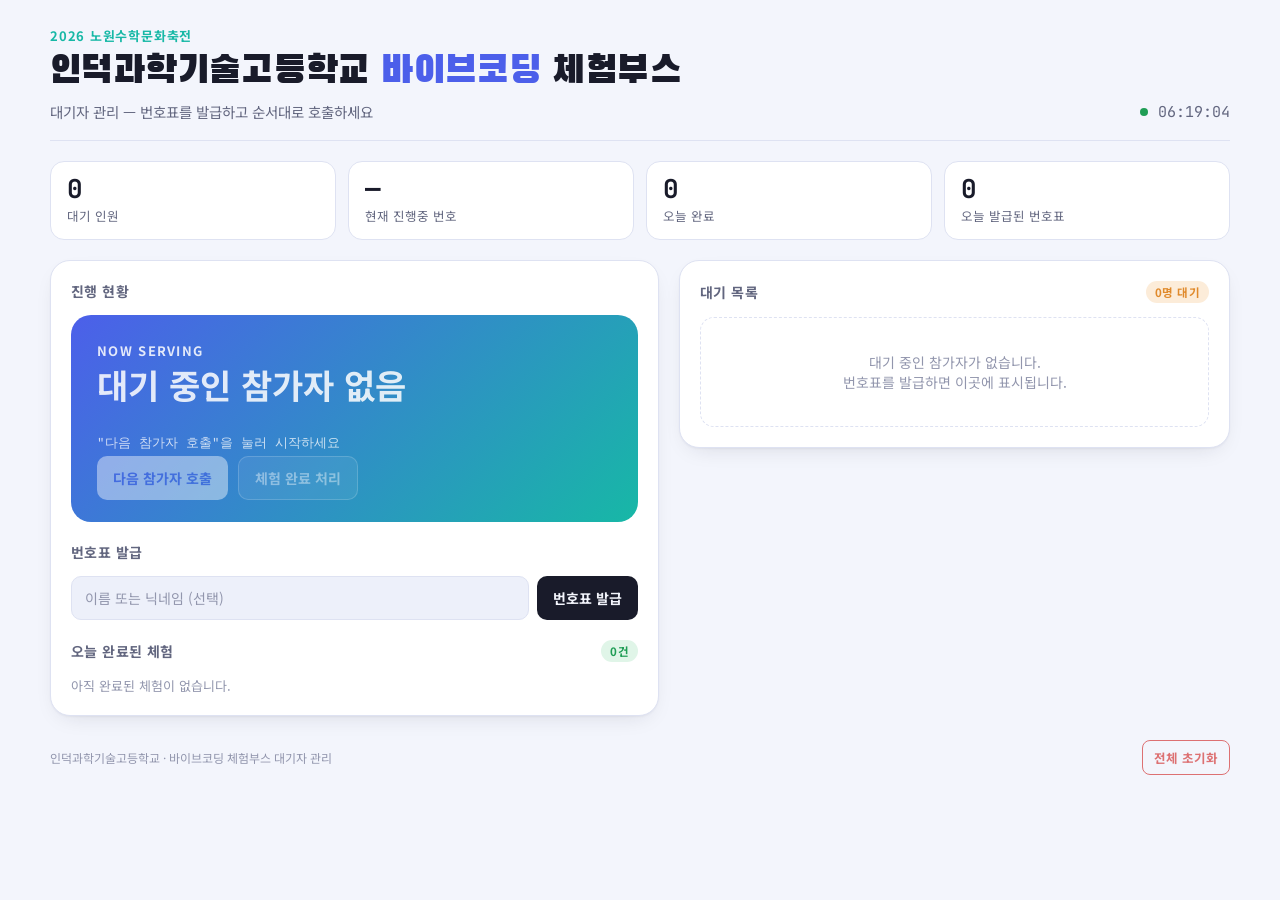
==== index.html @ d08e6f7e "Add booth queue management page for Induk vibe-coding experience Single-page hospital-style waiting " ====
<!DOCTYPE html>
<html lang="ko">
<head>
<meta charset="UTF-8">
<meta name="viewport" content="width=device-width, initial-scale=1.0, viewport-fit=cover">
<title>바이브코딩 체험부스 대기 현황</title>
<meta name="description" content="노원수학문화축전 · 인덕과학기술고등학교 바이브코딩 체험부스 대기자 관리 화면">
<link rel="preconnect" href="https://fonts.googleapis.com">
<link rel="preconnect" href="https://fonts.gstatic.com" crossorigin>
<link href="https://fonts.googleapis.com/css2?family=Black+Han+Sans&family=JetBrains+Mono:wght@500;700&family=Noto+Sans+KR:wght@400;600;700&display=swap" rel="stylesheet">
<link rel="stylesheet" href="style.css">
</head>
<body>
<div class="wrap">

  <header class="masthead">
    <div class="masthead-titles">
      <span class="eyebrow">2026 노원수학문화축전</span>
      <h1>인덕과학기술고등학교 <span class="accent">바이브코딩</span> 체험부스</h1>
      <p class="masthead-sub">대기자 관리 — 번호표를 발급하고 순서대로 호출하세요</p>
    </div>
    <div class="masthead-clock">
      <span class="live-dot" aria-hidden="true"></span>
      <span id="clock">00:00:00</span>
    </div>
  </header>

  <section class="stats" aria-label="현황 요약">
    <div class="stat">
      <span class="n" id="stat-waiting">0</span>
      <span class="l">대기 인원</span>
    </div>
    <div class="stat">
      <span class="n" id="stat-serving">—</span>
      <span class="l">현재 진행중 번호</span>
    </div>
    <div class="stat">
      <span class="n" id="stat-served">0</span>
      <span class="l">오늘 완료</span>
    </div>
    <div class="stat">
      <span class="n" id="stat-issued">0</span>
      <span class="l">오늘 발급된 번호표</span>
    </div>
  </section>

  <div class="board">

    <div class="panel">
      <h2>진행 현황</h2>
      <div class="serving-card">
        <span class="serving-label">Now Serving</span>
        <span id="serving-number" class="serving-number">대기 중인 참가자 없음</span>
        <span id="serving-name" class="serving-name"></span>
        <span id="serving-meta" class="serving-meta">"다음 참가자 호출"을 눌러 시작하세요</span>
        <div class="serving-actions">
          <button id="btn-call-next" class="btn-accent" type="button">다음 참가자 호출</button>
          <button id="btn-complete" class="btn-ghost" type="button" disabled>체험 완료 처리</button>
        </div>
      </div>

      <h2 style="margin-top:6px">번호표 발급</h2>
      <form id="issue-form" class="issue-form">
        <input id="issue-name" type="text" placeholder="이름 또는 닉네임 (선택)" maxlength="24" autocomplete="off">
        <button class="btn-primary" type="submit">번호표 발급</button>
      </form>

      <h2 style="margin-top:6px">오늘 완료된 체험 <span class="pill pill-good" id="history-count-badge">0건</span></h2>
      <ul id="history-list" class="history-list"></ul>
    </div>

    <div class="panel">
      <h2>대기 목록 <span class="pill pill-warn" id="queue-count-badge">0명 대기</span></h2>
      <ul id="queue-list" class="queue-list"></ul>
    </div>

  </div>

  <footer>
    <span>인덕과학기술고등학교 · 바이브코딩 체험부스 대기자 관리</span>
    <button id="btn-reset" class="btn-danger-outline btn-sm" type="button">전체 초기화</button>
  </footer>

</div>
<script src="app.js"></script>
</body>
</html>
---- style.css ----
/* 인덕과학기술고등학교 바이브코딩 체험부스 — 대기자 관리 */

:root {
  --bg: #f3f5fc;
  --surface: #ffffff;
  --surface-2: #edf0fa;
  --ink: #191b2a;
  --ink-dim: #62667f;
  --ink-faint: #9296ad;
  --accent: #4c5fea;
  --accent-ink: #ffffff;
  --accent-2: #17b8a6;
  --warn: #e08a2c;
  --warn-bg: #fcecd9;
  --good: #1f9d55;
  --good-bg: #e0f5e8;
  --danger: #d64545;
  --border: #dee2f2;
  --serving-grad: linear-gradient(135deg, #4c5fea 0%, #17b8a6 100%);
  --serving-ink: #ffffff;
  --shadow: 0 1px 2px rgba(25, 27, 42, 0.04), 0 8px 24px -12px rgba(25, 27, 42, 0.18);
  --radius-lg: 20px;
  --radius-md: 14px;
  --radius-sm: 10px;
}

@media (prefers-color-scheme: dark) {
  :root:not([data-theme="light"]) {
    --bg: #0e1020;
    --surface: #161929;
    --surface-2: #1e2236;
    --ink: #eeeffb;
    --ink-dim: #9297b8;
    --ink-faint: #666b8c;
    --accent: #8b98ff;
    --accent-ink: #101120;
    --accent-2: #2fe0c9;
    --warn: #ffb067;
    --warn-bg: #3a2a17;
    --good: #4ade80;
    --good-bg: #163523;
    --danger: #ff6b6b;
    --border: #2a2e47;
    --serving-grad: linear-gradient(135deg, #423a9c 0%, #0f7f74 100%);
    --serving-ink: #ffffff;
    --shadow: 0 1px 2px rgba(0, 0, 0, 0.3), 0 12px 32px -14px rgba(0, 0, 0, 0.6);
  }
}

:root[data-theme="dark"] {
  --bg: #0e1020;
  --surface: #161929;
  --surface-2: #1e2236;
  --ink: #eeeffb;
  --ink-dim: #9297b8;
  --ink-faint: #666b8c;
  --accent: #8b98ff;
  --accent-ink: #101120;
  --accent-2: #2fe0c9;
  --warn: #ffb067;
  --warn-bg: #3a2a17;
  --good: #4ade80;
  --good-bg: #163523;
  --danger: #ff6b6b;
  --border: #2a2e47;
  --serving-grad: linear-gradient(135deg, #423a9c 0%, #0f7f74 100%);
  --serving-ink: #ffffff;
  --shadow: 0 1px 2px rgba(0, 0, 0, 0.3), 0 12px 32px -14px rgba(0, 0, 0, 0.6);
}

* {
  box-sizing: border-box;
}

html, body {
  height: 100%;
}

body {
  margin: 0;
  background: var(--bg);
  color: var(--ink);
  font-family: "Noto Sans KR", "Pretendard", -apple-system, sans-serif;
  padding-inline: max(16px, env(safe-area-inset-left, 0px));
  padding-block: 20px 32px;
}

.wrap {
  max-width: 1180px;
  margin: 0 auto;
  display: flex;
  flex-direction: column;
  gap: 20px;
}

/* ---------- Header ---------- */

.masthead {
  display: flex;
  align-items: flex-end;
  justify-content: space-between;
  gap: 16px;
  flex-wrap: wrap;
  padding-block: 6px 4px;
  border-bottom: 1px solid var(--border);
  padding-bottom: 18px;
}

.masthead-titles {
  display: flex;
  flex-direction: column;
  gap: 6px;
}

.eyebrow {
  font-size: 13px;
  font-weight: 700;
  letter-spacing: 0.06em;
  color: var(--accent-2);
  text-transform: uppercase;
}

.masthead h1 {
  margin: 0;
  font-family: "Black Han Sans", "Noto Sans KR", sans-serif;
  font-weight: 400;
  font-size: clamp(26px, 4vw, 38px);
  line-height: 1.15;
  letter-spacing: 0.01em;
  text-wrap: balance;
}

.masthead h1 .accent {
  color: var(--accent);
}

.masthead-sub {
  margin: 0;
  color: var(--ink-dim);
  font-size: 14.5px;
}

.masthead-clock {
  display: flex;
  align-items: center;
  gap: 10px;
  color: var(--ink-dim);
  font-family: "JetBrains Mono", ui-monospace, monospace;
  font-size: 15px;
  font-variant-numeric: tabular-nums;
  white-space: nowrap;
}

.live-dot {
  width: 8px;
  height: 8px;
  border-radius: 50%;
  background: var(--good);
  box-shadow: 0 0 0 0 rgba(31, 157, 85, 0.5);
  animation: pulse 2s infinite;
  flex-shrink: 0;
}

@media (prefers-reduced-motion: reduce) {
  .live-dot { animation: none; }
}

@keyframes pulse {
  0% { box-shadow: 0 0 0 0 rgba(31, 157, 85, 0.45); }
  70% { box-shadow: 0 0 0 7px rgba(31, 157, 85, 0); }
  100% { box-shadow: 0 0 0 0 rgba(31, 157, 85, 0); }
}

/* ---------- Stats ---------- */

.stats {
  display: grid;
  grid-template-columns: repeat(4, 1fr);
  gap: 12px;
}

.stat {
  background: var(--surface);
  border: 1px solid var(--border);
  border-radius: var(--radius-md);
  padding: 14px 16px;
  display: flex;
  flex-direction: column;
  gap: 4px;
}

.stat .n {
  font-family: "JetBrains Mono", ui-monospace, monospace;
  font-size: 26px;
  font-weight: 700;
  font-variant-numeric: tabular-nums;
  line-height: 1;
}

.stat .l {
  font-size: 12.5px;
  color: var(--ink-dim);
}

/* ---------- Main grid ---------- */

.board {
  display: grid;
  grid-template-columns: minmax(0, 1.05fr) minmax(0, 0.95fr);
  gap: 20px;
  align-items: start;
}

@media (max-width: 820px) {
  .board { grid-template-columns: 1fr; }
  .stats { grid-template-columns: repeat(2, 1fr); }
}

.panel {
  background: var(--surface);
  border: 1px solid var(--border);
  border-radius: var(--radius-lg);
  box-shadow: var(--shadow);
  padding: 20px;
  display: flex;
  flex-direction: column;
  gap: 14px;
}

.panel h2 {
  margin: 0;
  font-size: 14px;
  font-weight: 700;
  letter-spacing: 0.03em;
  color: var(--ink-dim);
  text-transform: uppercase;
  display: flex;
  align-items: center;
  justify-content: space-between;
}

/* ---------- Now serving ---------- */

.serving-card {
  border-radius: var(--radius-lg);
  background: var(--serving-grad);
  color: var(--serving-ink);
  padding: 26px 26px 22px;
  display: flex;
  flex-direction: column;
  gap: 4px;
  position: relative;
  overflow: hidden;
  min-height: 190px;
  justify-content: center;
}

.serving-label {
  font-size: 13px;
  font-weight: 700;
  letter-spacing: 0.1em;
  text-transform: uppercase;
  opacity: 0.85;
}

.serving-number {
  font-family: "JetBrains Mono", ui-monospace, monospace;
  font-size: clamp(56px, 11vw, 96px);
  font-weight: 700;
  line-height: 1;
  font-variant-numeric: tabular-nums;
  margin-block: 4px;
}

.serving-number.empty {
  font-size: clamp(28px, 5vw, 34px);
  opacity: 0.85;
  font-family: "Noto Sans KR", sans-serif;
  font-weight: 700;
}

.serving-name {
  font-size: 16px;
  opacity: 0.92;
  min-height: 20px;
}

.serving-meta {
  font-size: 12.5px;
  opacity: 0.75;
  font-family: "JetBrains Mono", ui-monospace, monospace;
  font-variant-numeric: tabular-nums;
}

.serving-actions {
  display: flex;
  gap: 10px;
  flex-wrap: wrap;
}

/* ---------- Buttons ---------- */

button {
  font-family: inherit;
  cursor: pointer;
  border: none;
  border-radius: var(--radius-sm);
  font-weight: 700;
  font-size: 14px;
  padding: 11px 16px;
  transition: transform 0.08s ease, filter 0.15s ease, opacity 0.15s ease;
}

button:active {
  transform: scale(0.97);
}

button:focus-visible {
  outline: 2px solid var(--accent-2);
  outline-offset: 2px;
}

button:disabled {
  opacity: 0.45;
  cursor: not-allowed;
}

.btn-primary {
  background: var(--ink);
  color: var(--bg);
}

.btn-primary:hover:not(:disabled) {
  filter: brightness(1.12);
}

.btn-accent {
  background: rgba(255, 255, 255, 0.94);
  color: var(--accent);
}

.btn-accent:hover:not(:disabled) {
  filter: brightness(1.04);
}

.btn-ghost {
  background: rgba(255, 255, 255, 0.16);
  color: var(--serving-ink);
  border: 1px solid rgba(255, 255, 255, 0.4);
}

.btn-ghost:hover:not(:disabled) {
  background: rgba(255, 255, 255, 0.26);
}

.btn-outline {
  background: transparent;
  color: var(--ink-dim);
  border: 1px solid var(--border);
}

.btn-outline:hover:not(:disabled) {
  border-color: var(--ink-faint);
  color: var(--ink);
}

.btn-danger-outline {
  background: transparent;
  color: var(--danger);
  border: 1px solid var(--danger);
  opacity: 0.75;
}

.btn-danger-outline:hover:not(:disabled) {
  opacity: 1;
}

.btn-sm {
  padding: 7px 11px;
  font-size: 12.5px;
  border-radius: 8px;
}

/* ---------- Issue form ---------- */

.issue-form {
  display: flex;
  gap: 8px;
}

.issue-form input {
  flex: 1;
  min-width: 0;
  background: var(--surface-2);
  border: 1px solid var(--border);
  border-radius: var(--radius-sm);
  padding: 11px 13px;
  font-size: 14px;
  color: var(--ink);
  font-family: inherit;
}

.issue-form input:focus-visible {
  outline: 2px solid var(--accent-2);
  outline-offset: 1px;
}

.issue-form input::placeholder {
  color: var(--ink-faint);
}

/* ---------- Queue list ---------- */

.queue-list {
  list-style: none;
  margin: 0;
  padding: 0;
  display: flex;
  flex-direction: column;
  gap: 8px;
  max-height: 420px;
  overflow-y: auto;
}

.queue-empty {
  color: var(--ink-faint);
  font-size: 14px;
  text-align: center;
  padding: 34px 10px;
  border: 1px dashed var(--border);
  border-radius: var(--radius-md);
}

.queue-row {
  display: flex;
  align-items: center;
  gap: 12px;
  background: var(--surface-2);
  border: 1px solid var(--border);
  border-radius: var(--radius-md);
  padding: 10px 12px;
}

.queue-row .pos {
  font-family: "JetBrains Mono", ui-monospace, monospace;
  font-size: 11px;
  font-weight: 700;
  color: var(--ink-faint);
  width: 20px;
  text-align: center;
  flex-shrink: 0;
}

.queue-row .num {
  font-family: "JetBrains Mono", ui-monospace, monospace;
  font-size: 20px;
  font-weight: 700;
  font-variant-numeric: tabular-nums;
  color: var(--accent);
  min-width: 46px;
}

.queue-row .info {
  flex: 1;
  min-width: 0;
  display: flex;
  flex-direction: column;
  gap: 1px;
}

.queue-row .info .name {
  font-size: 14px;
  font-weight: 600;
  white-space: nowrap;
  overflow: hidden;
  text-overflow: ellipsis;
}

.queue-row .info .wait {
  font-size: 12px;
  color: var(--ink-dim);
  font-variant-numeric: tabular-nums;
}

.queue-row .wait.long {
  color: var(--warn);
  font-weight: 700;
}

.queue-row .row-actions {
  display: flex;
  gap: 6px;
  flex-shrink: 0;
}

/* ---------- Badges / pills ---------- */

.pill {
  display: inline-flex;
  align-items: center;
  gap: 5px;
  font-size: 11.5px;
  font-weight: 700;
  padding: 3px 9px;
  border-radius: 999px;
}

.pill-warn {
  background: var(--warn-bg);
  color: var(--warn);
}

.pill-good {
  background: var(--good-bg);
  color: var(--good);
}

/* ---------- History ---------- */

.history-list {
  list-style: none;
  margin: 0;
  padding: 0;
  display: flex;
  flex-wrap: wrap;
  gap: 6px;
}

.history-chip {
  font-family: "JetBrains Mono", ui-monospace, monospace;
  font-size: 12.5px;
  font-weight: 700;
  color: var(--good);
  background: var(--good-bg);
  border-radius: 999px;
  padding: 4px 10px;
}

.history-empty {
  color: var(--ink-faint);
  font-size: 13px;
}

/* ---------- Footer ---------- */

footer {
  display: flex;
  justify-content: space-between;
  align-items: center;
  gap: 12px;
  flex-wrap: wrap;
  color: var(--ink-faint);
  font-size: 12px;
  padding-top: 4px;
}

@media (max-width: 480px) {
  .issue-form { flex-direction: column; }
  .serving-actions { flex-direction: column; }
  .serving-actions button { width: 100%; }
}
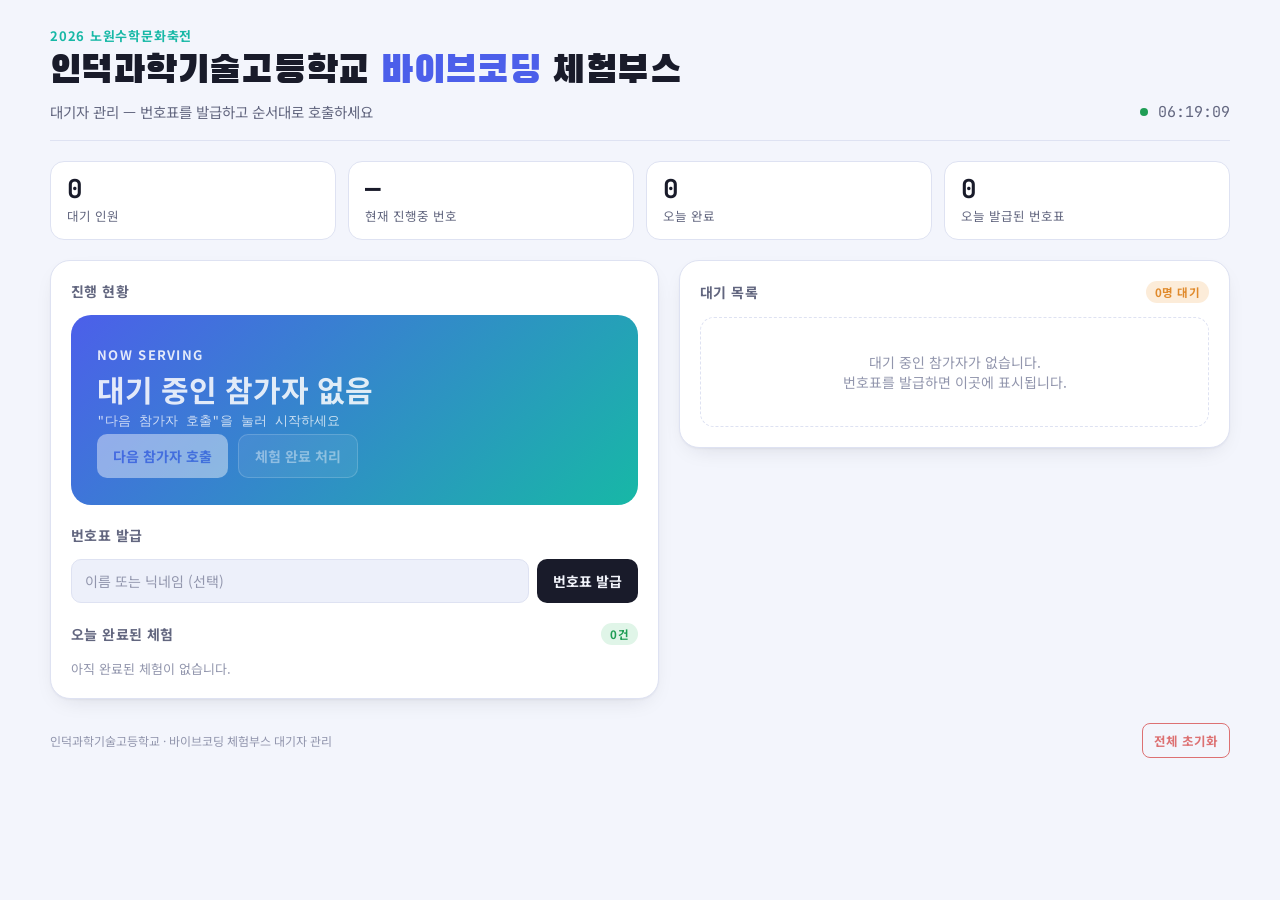
==== commit 8d1fe431: "Display participant name larger than ticket number Swap the visual hierarchy in the now-serving card" ====
--- a/index.html
+++ b/index.html
@@ -50,8 +50,8 @@
       <h2>진행 현황</h2>
       <div class="serving-card">
         <span class="serving-label">Now Serving</span>
-        <span id="serving-number" class="serving-number">대기 중인 참가자 없음</span>
-        <span id="serving-name" class="serving-name"></span>
+        <span id="serving-name" class="serving-name">대기 중인 참가자 없음</span>
+        <span id="serving-number" class="serving-number" hidden></span>
         <span id="serving-meta" class="serving-meta">"다음 참가자 호출"을 눌러 시작하세요</span>
         <div class="serving-actions">
           <button id="btn-call-next" class="btn-accent" type="button">다음 참가자 호출</button>
--- a/style.css
+++ b/style.css
@@ -263,26 +263,38 @@
   opacity: 0.85;
 }
 
-.serving-number {
-  font-family: "JetBrains Mono", ui-monospace, monospace;
-  font-size: clamp(56px, 11vw, 96px);
-  font-weight: 700;
-  line-height: 1;
-  font-variant-numeric: tabular-nums;
-  margin-block: 4px;
-}
-
-.serving-number.empty {
-  font-size: clamp(28px, 5vw, 34px);
+.serving-name {
+  font-family: "Black Han Sans", "Noto Sans KR", sans-serif;
+  font-weight: 400;
+  font-size: clamp(34px, 7vw, 56px);
+  line-height: 1.15;
+  text-wrap: balance;
+  margin-block: 4px 2px;
+}
+
+.serving-name.empty {
+  font-size: clamp(24px, 4.5vw, 30px);
   opacity: 0.85;
   font-family: "Noto Sans KR", sans-serif;
   font-weight: 700;
 }
 
-.serving-name {
+.serving-number {
+  display: inline-flex;
+  align-self: flex-start;
+  align-items: center;
+  font-family: "JetBrains Mono", ui-monospace, monospace;
   font-size: 16px;
-  opacity: 0.92;
-  min-height: 20px;
+  font-weight: 700;
+  font-variant-numeric: tabular-nums;
+  background: rgba(255, 255, 255, 0.2);
+  padding: 5px 12px;
+  border-radius: 999px;
+  opacity: 0.95;
+}
+
+.serving-number[hidden] {
+  display: none;
 }
 
 .serving-meta {
@@ -451,34 +463,40 @@
   flex-shrink: 0;
 }
 
-.queue-row .num {
-  font-family: "JetBrains Mono", ui-monospace, monospace;
-  font-size: 20px;
-  font-weight: 700;
-  font-variant-numeric: tabular-nums;
-  color: var(--accent);
-  min-width: 46px;
-}
-
 .queue-row .info {
   flex: 1;
   min-width: 0;
   display: flex;
   flex-direction: column;
-  gap: 1px;
+  gap: 2px;
 }
 
 .queue-row .info .name {
-  font-size: 14px;
-  font-weight: 600;
+  font-size: 16.5px;
+  font-weight: 700;
+  color: var(--ink);
   white-space: nowrap;
   overflow: hidden;
   text-overflow: ellipsis;
 }
 
-.queue-row .info .wait {
+.queue-row .info .meta {
+  display: flex;
+  align-items: center;
+  gap: 6px;
   font-size: 12px;
   color: var(--ink-dim);
+}
+
+.queue-row .num {
+  font-family: "JetBrains Mono", ui-monospace, monospace;
+  font-size: 11px;
+  font-weight: 700;
+  font-variant-numeric: tabular-nums;
+  color: var(--accent);
+}
+
+.queue-row .info .wait {
   font-variant-numeric: tabular-nums;
 }
 
